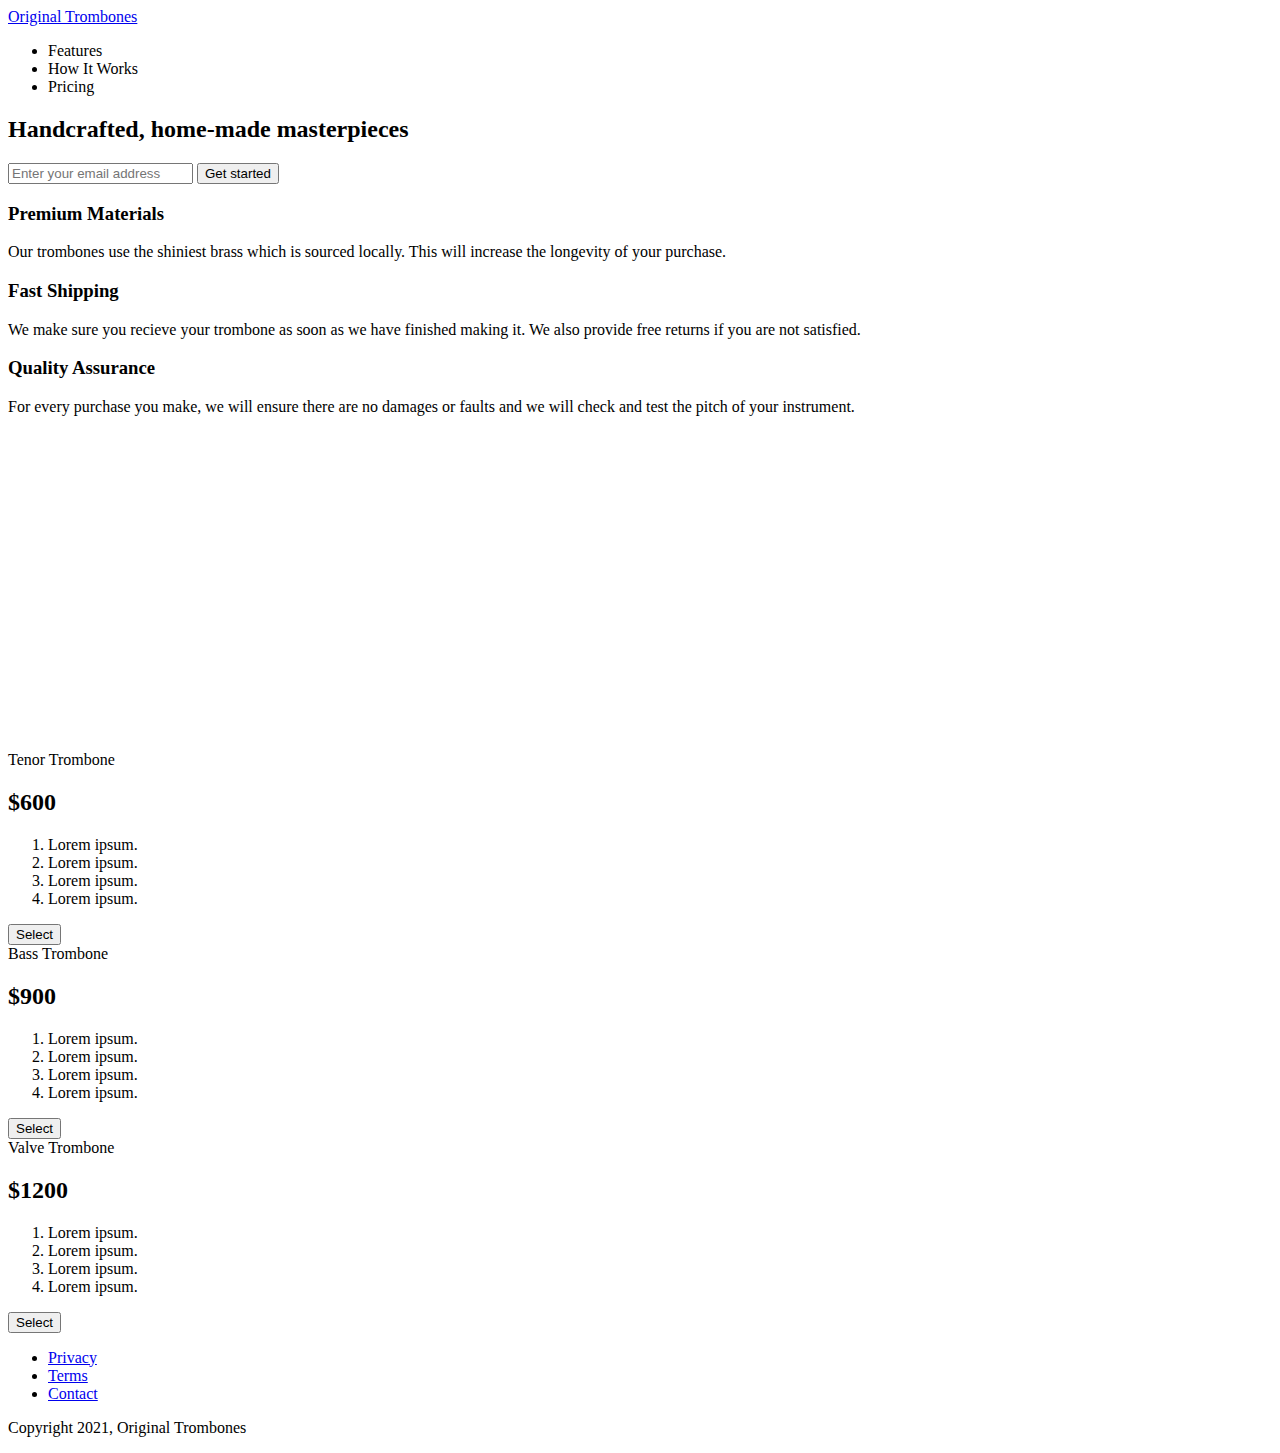
==== Product-landing-page/index.html @ 9e0790d0 "Made HTML Template" ====
<!DOCTYPE html>
<html lang="en">
    <head>
        <meta charset="UTF-8" />
        <meta http-equiv="X-UA-Compatible" content="IE=edge" />
        <meta name="viewport" content="width=device-width, initial-scale=1.0" />
        <title>Product landing page</title>
        <link rel="stylesheet" href="css/style.css" />
    </head>
    <body>
        <nav class="navbar">
            <a href="#">Original Trombones</a>
            <ul class="nav-links">
                <li>Features</li>
                <li>How It Works</li>
                <li>Pricing</li>
            </ul>
        </nav>
        <h2>Handcrafted, home-made masterpieces</h2>
        <form>
            <input
                type="email"
                name="email"
                id="email"
                placeholder="Enter your email address"
            />
            <button type="submit">Get started</button>
        </form>
        <!-- TO DO: icon -->
        <h3>Premium Materials</h3>
        <p>
            Our trombones use the shiniest brass which is sourced locally. This
            will increase the longevity of your purchase.
        </p>
        <!-- TO DO: icon -->
        <h3>Fast Shipping</h3>
        <p>
            We make sure you recieve your trombone as soon as we have finished
            making it. We also provide free returns if you are not satisfied.
        </p>
        <!-- TO DO: icon -->
        <h3>Quality Assurance</h3>
        <p>
            For every purchase you make, we will ensure there are no damages or
            faults and we will check and test the pitch of your instrument.
        </p>
        <iframe
            width="560"
            height="315"
            src="https://www.youtube.com/embed/y8Yv4pnO7qc"
            title="YouTube video player"
            frameborder="0"
            allow="accelerometer; autoplay; clipboard-write; encrypted-media; gyroscope; picture-in-picture"
            allowfullscreen
        ></iframe>
        <div>
            Tenor Trombone
            <h2>$600</h2>
            <ol>
                <li>Lorem ipsum.</li>
                <li>Lorem ipsum.</li>
                <li>Lorem ipsum.</li>
                <li>Lorem ipsum.</li>
            </ol>
            <button>Select</button>
        </div>
        <div>
            Bass Trombone
            <h2>$900</h2>
            <ol>
                <li>Lorem ipsum.</li>
                <li>Lorem ipsum.</li>
                <li>Lorem ipsum.</li>
                <li>Lorem ipsum.</li>
            </ol>
            <button>Select</button>
        </div>
        <div>
            Valve Trombone
            <h2>$1200</h2>
            <ol>
                <li>Lorem ipsum.</li>
                <li>Lorem ipsum.</li>
                <li>Lorem ipsum.</li>
                <li>Lorem ipsum.</li>
            </ol>
            <button>Select</button>
        </div>
        <footer>
            <ul>
                <li><a href="#">Privacy</a></li>
                <li><a href="#">Terms</a></li>
                <li><a href="#">Contact</a></li>
            </ul>
            <p>Copyright 2021, Original Trombones</p>
        </footer>
    </body>
</html>
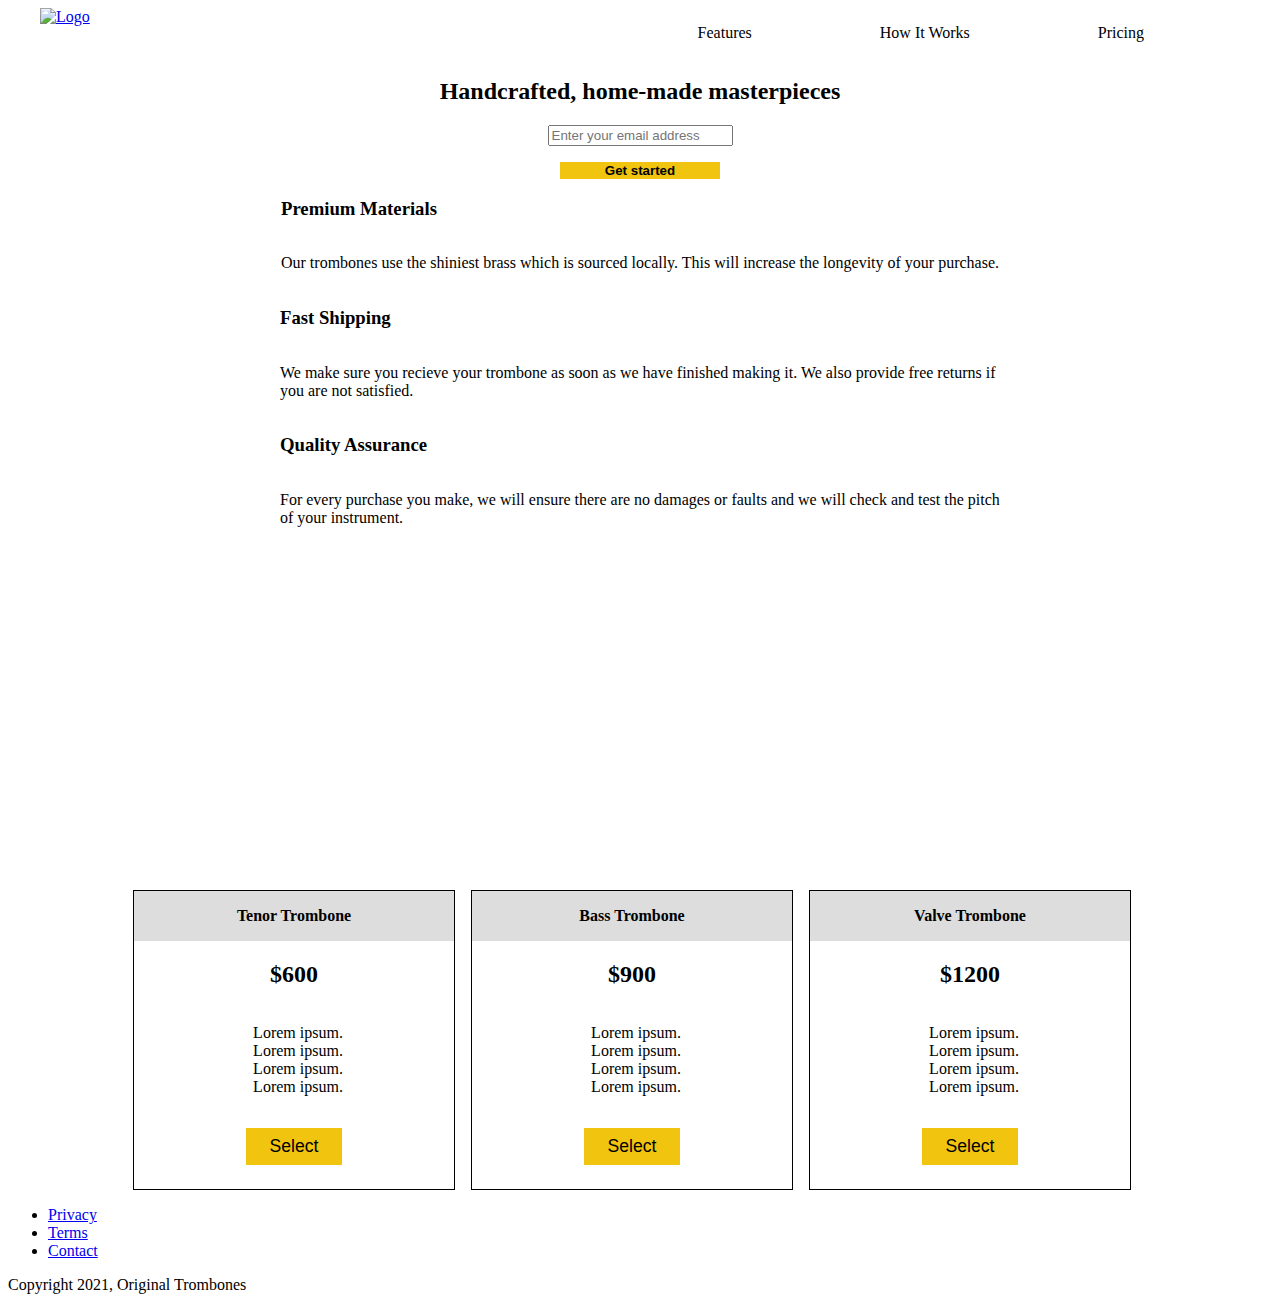
==== commit 51ec16df: "Added some CSS for styling the website" ====
--- a/Product-landing-page/index.html
+++ b/Product-landing-page/index.html
@@ -9,82 +9,102 @@
     </head>
     <body>
         <nav class="navbar">
-            <a href="#">Original Trombones</a>
+            <a href="#">
+                <img
+                    src="https://cdn.freecodecamp.org/testable-projects-fcc/images/product-landing-page-logo.png"
+                    alt="Logo"
+                    id="trombones-logo"
+                />
+            </a>
             <ul class="nav-links">
                 <li>Features</li>
                 <li>How It Works</li>
                 <li>Pricing</li>
             </ul>
         </nav>
-        <h2>Handcrafted, home-made masterpieces</h2>
-        <form>
-            <input
-                type="email"
-                name="email"
-                id="email"
-                placeholder="Enter your email address"
-            />
-            <button type="submit">Get started</button>
-        </form>
-        <!-- TO DO: icon -->
-        <h3>Premium Materials</h3>
-        <p>
-            Our trombones use the shiniest brass which is sourced locally. This
-            will increase the longevity of your purchase.
-        </p>
-        <!-- TO DO: icon -->
-        <h3>Fast Shipping</h3>
-        <p>
-            We make sure you recieve your trombone as soon as we have finished
-            making it. We also provide free returns if you are not satisfied.
-        </p>
-        <!-- TO DO: icon -->
-        <h3>Quality Assurance</h3>
-        <p>
-            For every purchase you make, we will ensure there are no damages or
-            faults and we will check and test the pitch of your instrument.
-        </p>
-        <iframe
-            width="560"
-            height="315"
-            src="https://www.youtube.com/embed/y8Yv4pnO7qc"
-            title="YouTube video player"
-            frameborder="0"
-            allow="accelerometer; autoplay; clipboard-write; encrypted-media; gyroscope; picture-in-picture"
-            allowfullscreen
-        ></iframe>
-        <div>
-            Tenor Trombone
-            <h2>$600</h2>
-            <ol>
-                <li>Lorem ipsum.</li>
-                <li>Lorem ipsum.</li>
-                <li>Lorem ipsum.</li>
-                <li>Lorem ipsum.</li>
-            </ol>
-            <button>Select</button>
-        </div>
-        <div>
-            Bass Trombone
-            <h2>$900</h2>
-            <ol>
-                <li>Lorem ipsum.</li>
-                <li>Lorem ipsum.</li>
-                <li>Lorem ipsum.</li>
-                <li>Lorem ipsum.</li>
-            </ol>
-            <button>Select</button>
-        </div>
-        <div>
-            Valve Trombone
-            <h2>$1200</h2>
-            <ol>
-                <li>Lorem ipsum.</li>
-                <li>Lorem ipsum.</li>
-                <li>Lorem ipsum.</li>
-                <li>Lorem ipsum.</li>
-            </ol>
-            <button>Select</button>
+        <div class="section-body">
+            <h2>Handcrafted, home-made masterpieces</h2>
+            <div class="form">
+                <form>
+                    <input
+                        type="email"
+                        name="email"
+                        id="email"
+                        placeholder="Enter your email address"
+                    />
+                    <button type="submit">Get started</button>
+                </form>
+            </div>
+            <!-- TO DO: icon -->
+            <div class="section-description">
+                <h3>Premium Materials</h3>
+                <p>
+                    Our trombones use the shiniest brass which is sourced
+                    locally. This will increase the longevity of your purchase.
+                </p>
+            </div>
+            <!-- TO DO: icon -->
+            <div class="section-description">
+                <h3>Fast Shipping</h3>
+                <p>
+                    We make sure you recieve your trombone as soon as we have
+                    finished making it. We also provide free returns if you are
+                    not satisfied.
+                </p>
+            </div>
+            <!-- TO DO: icon -->
+            <div class="section-description">
+                <h3>Quality Assurance</h3>
+                <p>
+                    For every purchase you make, we will ensure there are no
+                    damages or faults and we will check and test the pitch of
+                    your instrument.
+                </p>
+            </div>
+            <iframe
+                width="560"
+                height="315"
+                src="https://www.youtube.com/embed/y8Yv4pnO7qc"
+                title="YouTube video player"
+                frameborder="0"
+                allow="accelerometer; autoplay; clipboard-write; encrypted-media; gyroscope; picture-in-picture"
+                allowfullscreen
+            ></iframe>
+            <div class="cards">
+                <div class="card-item">
+                    <div class="card-title">Tenor Trombone</div>
+                    <h2>$600</h2>
+                    <ol class="card-list">
+                        <li>Lorem ipsum.</li>
+                        <li>Lorem ipsum.</li>
+                        <li>Lorem ipsum.</li>
+                        <li>Lorem ipsum.</li>
+                    </ol>
+                    <button>Select</button>
+                </div>
+                <div class="card-item">
+                    <div class="card-title">Bass Trombone</div>
+                    <h2>$900</h2>
+                    <ol class="card-list">
+                        <li>Lorem ipsum.</li>
+                        <li>Lorem ipsum.</li>
+                        <li>Lorem ipsum.</li>
+                        <li>Lorem ipsum.</li>
+                    </ol>
+                    <button>Select</button>
+                </div>
+                <div class="card-item">
+                    <div class="card-title">Valve Trombone</div>
+                    <h2>$1200</h2>
+                    <ol class="card-list">
+                        <li>Lorem ipsum.</li>
+                        <li>Lorem ipsum.</li>
+                        <li>Lorem ipsum.</li>
+                        <li>Lorem ipsum.</li>
+                    </ol>
+                    <button>Select</button>
+                </div>
+            </div>
         </div>
         <footer>
             <ul>
--- a/Product-landing-page/css/style.css
+++ b/Product-landing-page/css/style.css
@@ -0,0 +1,87 @@
+.navbar {
+    display: flex;
+    justify-content: space-between;
+    justify-items: center;
+}
+
+.nav-links {
+    display: flex;
+    list-style: none;
+}
+
+.nav-links > li {
+    margin-right: 8rem;
+}
+
+#trombones-logo {
+    width: 20rem;
+    margin-left: 2rem;
+}
+
+.section-body {
+    display: flex;
+    flex-direction: column;
+    align-items: center;
+}
+
+.form > form {
+    display: flex;
+    flex-direction: column;
+    align-items: center;
+}
+
+.form > form > button {
+    margin-top: 1rem;
+    background-color: #f1c40f;
+    border: none;
+    font-weight: 700;
+    width: 10rem;
+    cursor: pointer;
+}
+
+.section-description {
+    display: flex;
+    flex-direction: column;
+    max-width: 45rem;
+}
+
+.cards {
+    display: flex;
+}
+
+.card-item {
+    display: flex;
+    flex-direction: column;
+    align-items: center;
+    border: 1px solid black;
+    margin-right: 1rem;
+    margin-top: 2rem;
+    width: 20rem;
+}
+
+.card-title {
+    background-color: #dddddd;
+    width: 100%;
+    text-align: center;
+    padding-top: 1rem;
+    padding-bottom: 1rem;
+    font-weight: 700;
+}
+
+.card-list {
+    list-style: none;
+    margin-right: 2rem;
+}
+
+.card-item > button {
+    margin-top: 1rem;
+    background-color: #f1c40f;
+    border: none;
+    font-weight: 500;
+    font-size: 1.1rem;
+    width: 6rem;
+    margin-bottom: 1.5rem;
+    padding-top: 0.5rem;
+    padding-bottom: 0.5rem;
+    cursor: pointer;
+}
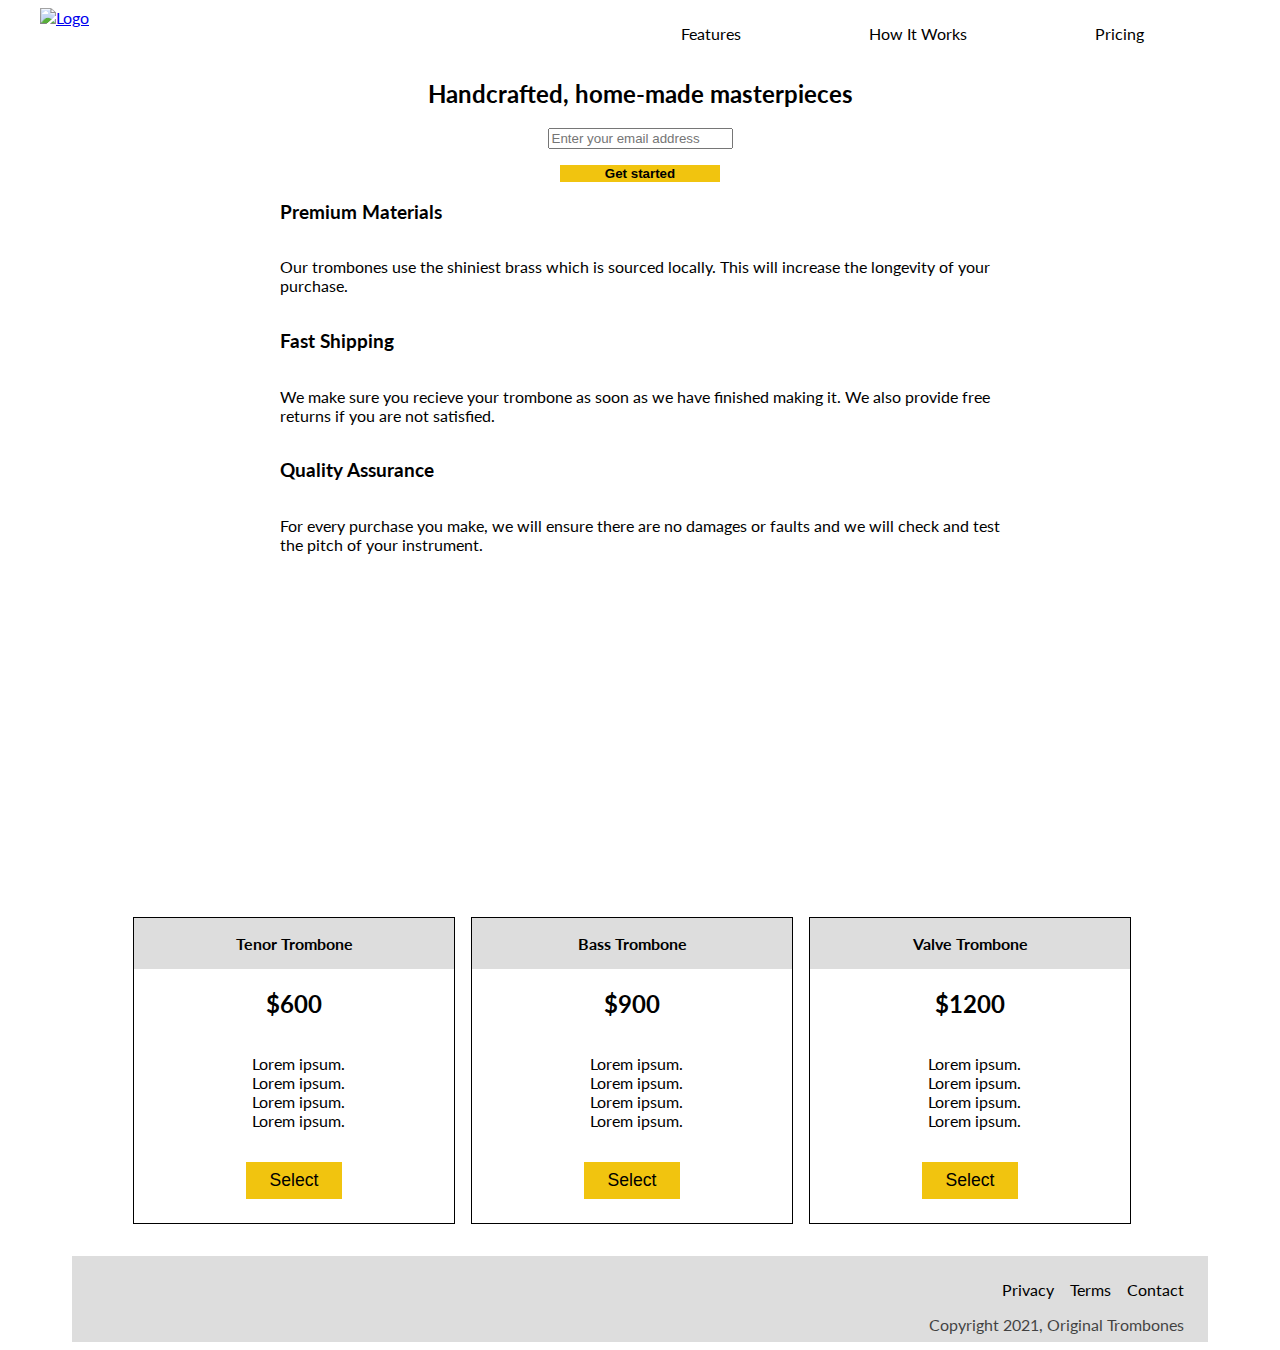
==== commit 37998aff: "Made a footer and added some icons" ====
--- a/Product-landing-page/index.html
+++ b/Product-landing-page/index.html
@@ -5,6 +5,7 @@
         <meta http-equiv="X-UA-Compatible" content="IE=edge" />
         <meta name="viewport" content="width=device-width, initial-scale=1.0" />
         <title>Product landing page</title>
+        <link rel="stylesheet" href="https://use.fontawesome.com/releases/v5.15.4/css/all.css" integrity="sha384-DyZ88mC6Up2uqS4h/KRgHuoeGwBcD4Ng9SiP4dIRy0EXTlnuz47vAwmeGwVChigm" crossorigin="anonymous">
         <link rel="stylesheet" href="css/style.css" />
     </head>
     <body>
@@ -35,7 +36,8 @@
                     <button type="submit">Get started</button>
                 </form>
             </div>
-            <!-- TO DO: icon -->
+            <div class="flexbox">
+            <i class="icon fas fa-fire"></i>
             <div class="section-description">
                 <h3>Premium Materials</h3>
                 <p>
@@ -44,6 +46,7 @@
                 </p>
             </div>
             <!-- TO DO: icon -->
+            <i class="icon fas fa-truck"></i>
             <div class="section-description">
                 <h3>Fast Shipping</h3>
                 <p>
@@ -53,6 +56,7 @@
                 </p>
             </div>
             <!-- TO DO: icon -->
+            <i class="icon fas fa-battery-full"></i>
             <div class="section-description">
                 <h3>Quality Assurance</h3>
                 <p>
@@ -60,6 +64,7 @@
                     damages or faults and we will check and test the pitch of
                     your instrument.
                 </p>
+            </div>
             </div>
             <iframe
                 width="560"
@@ -105,14 +110,14 @@
                     <button>Select</button>
                 </div>
             </div>
+            <footer class="footer">
+                <ul class="footer-list">
+                    <li class="footer-item"><a href="#">Privacy</a></li>
+                    <li class="footer-item"><a href="#">Terms</a></li>
+                    <li class="footer-item"><a href="#">Contact</a></li>
+                </ul>
+                <span class="copyright">Copyright 2021, Original Trombones<span/>
+            </footer>
         </div>
-        <footer>
-            <ul>
-                <li><a href="#">Privacy</a></li>
-                <li><a href="#">Terms</a></li>
-                <li><a href="#">Contact</a></li>
-            </ul>
-            <p>Copyright 2021, Original Trombones</p>
-        </footer>
     </body>
 </html>
--- a/Product-landing-page/css/style.css
+++ b/Product-landing-page/css/style.css
@@ -1,3 +1,9 @@
+@import "https://fonts.googleapis.com/css?family=Lato:400,700";
+
+body {
+    font-family: lato, sans-serif;
+}
+
 .navbar {
     display: flex;
     justify-content: space-between;
@@ -39,10 +45,20 @@
     cursor: pointer;
 }
 
+.flexbox {
+    display: flex;
+    flex-direction: column;
+}
+
 .section-description {
     display: flex;
     flex-direction: column;
     max-width: 45rem;
+}
+
+.icon {
+    display: flex;
+    color: orange;
 }
 
 .cards {
@@ -85,3 +101,34 @@
     padding-bottom: 0.5rem;
     cursor: pointer;
 }
+
+.footer {
+    width: 70rem;
+    background-color: #dddddd;
+    margin-top: 2rem;
+    padding-right: 1rem;
+}
+
+.footer-list {
+    display: flex;
+    justify-content: flex-end;
+    margin: 0;
+    margin-top: 1rem;
+}
+
+.footer-item {
+    padding: 0.5rem;
+    list-style-type: none;
+}
+
+.footer-item > a {
+    text-decoration: none;
+    color: black;
+}
+
+.copyright {
+    display: flex;
+    justify-content: flex-end;
+    padding: 0.5rem;
+    opacity: 70%;
+}
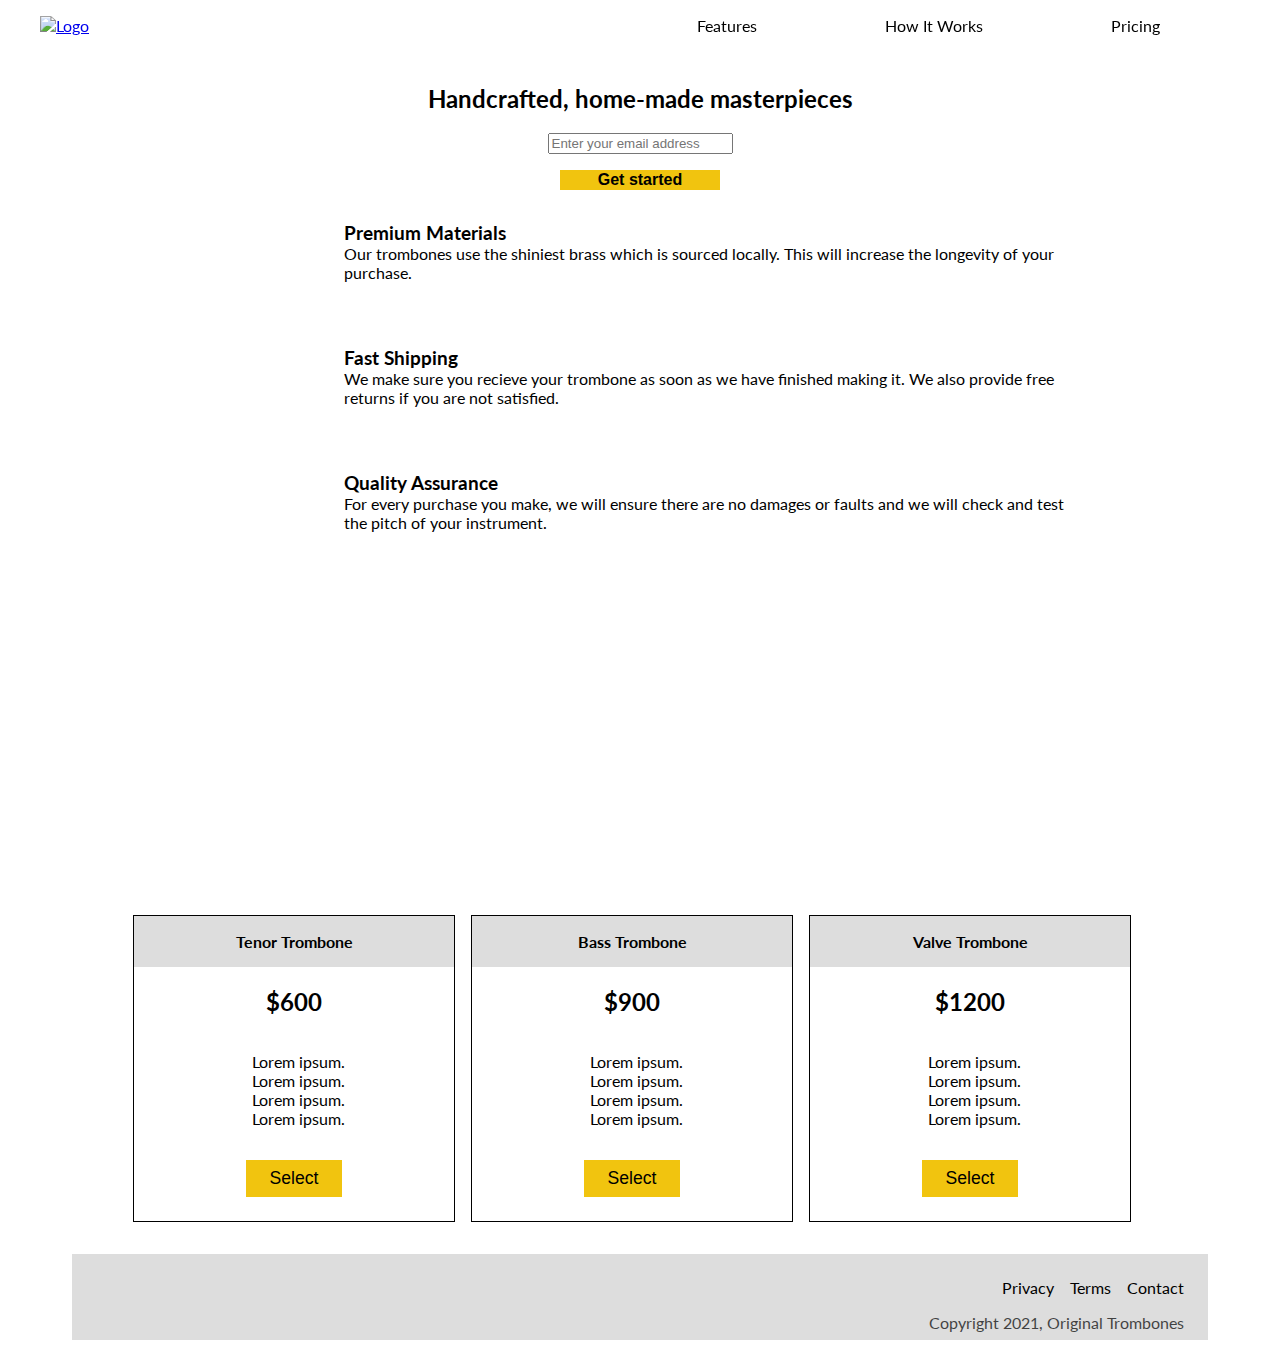
==== commit b992a2a2: "Finished the design and project" ====
--- a/Product-landing-page/index.html
+++ b/Product-landing-page/index.html
@@ -5,77 +5,99 @@
         <meta http-equiv="X-UA-Compatible" content="IE=edge" />
         <meta name="viewport" content="width=device-width, initial-scale=1.0" />
         <title>Product landing page</title>
-        <link rel="stylesheet" href="https://use.fontawesome.com/releases/v5.15.4/css/all.css" integrity="sha384-DyZ88mC6Up2uqS4h/KRgHuoeGwBcD4Ng9SiP4dIRy0EXTlnuz47vAwmeGwVChigm" crossorigin="anonymous">
+        <link
+            rel="stylesheet"
+            href="https://use.fontawesome.com/releases/v5.15.4/css/all.css"
+            integrity="sha384-DyZ88mC6Up2uqS4h/KRgHuoeGwBcD4Ng9SiP4dIRy0EXTlnuz47vAwmeGwVChigm"
+            crossorigin="anonymous"
+        />
         <link rel="stylesheet" href="css/style.css" />
     </head>
     <body>
-        <nav class="navbar">
-            <a href="#">
-                <img
-                    src="https://cdn.freecodecamp.org/testable-projects-fcc/images/product-landing-page-logo.png"
-                    alt="Logo"
-                    id="trombones-logo"
-                />
-            </a>
-            <ul class="nav-links">
-                <li>Features</li>
-                <li>How It Works</li>
-                <li>Pricing</li>
-            </ul>
-        </nav>
-        <div class="section-body">
+        <header id="header">
+            <nav class="navbar" id="nav-bar">
+                <a href="#">
+                    <img
+                        src="https://cdn.freecodecamp.org/testable-projects-fcc/images/product-landing-page-logo.png"
+                        alt="Logo"
+                        id="header-img"
+                    />
+                </a>
+                <ul class="nav-links">
+                    <a class="nav-link" href="#features"><li>Features</li></a>
+                    <a class="nav-link" href="#how-it-works">
+                        <li>How It Works</li>
+                    </a>
+                    <a class="nav-link" href="#pricing"><li>Pricing</li></a>
+                </ul>
+            </nav>
+        </header>
+        <div class="section-body" id="features">
             <h2>Handcrafted, home-made masterpieces</h2>
             <div class="form">
-                <form>
+                <form
+                    id="form"
+                    action="https://www.freecodecamp.com/email-submit"
+                >
                     <input
                         type="email"
                         name="email"
                         id="email"
                         placeholder="Enter your email address"
                     />
-                    <button type="submit">Get started</button>
+                    <button type="submit" id="submit">Get started</button>
                 </form>
             </div>
             <div class="flexbox">
-            <i class="icon fas fa-fire"></i>
-            <div class="section-description">
-                <h3>Premium Materials</h3>
-                <p>
-                    Our trombones use the shiniest brass which is sourced
-                    locally. This will increase the longevity of your purchase.
-                </p>
+                <div class="section-flex">
+                    <i class="icon fas fa-fire"></i>
+                    <div class="section-description">
+                        <h3>Premium Materials</h3>
+                        <p>
+                            Our trombones use the shiniest brass which is
+                            sourced locally. This will increase the longevity of
+                            your purchase.
+                        </p>
+                    </div>
+                </div>
+                <!-- TO DO: icon -->
+                <div class="section-flex">
+                    <i class="icon fas fa-truck"></i>
+                    <div class="section-description">
+                        <h3>Fast Shipping</h3>
+                        <p>
+                            We make sure you recieve your trombone as soon as we
+                            have finished making it. We also provide free
+                            returns if you are not satisfied.
+                        </p>
+                    </div>
+                </div>
+                <!-- TO DO: icon -->
+                <div class="section-flex">
+                    <i class="icon fas fa-battery-full"></i>
+                    <div class="section-description">
+                        <h3>Quality Assurance</h3>
+                        <p>
+                            For every purchase you make, we will ensure there
+                            are no damages or faults and we will check and test
+                            the pitch of your instrument.
+                        </p>
+                    </div>
+                </div>
             </div>
-            <!-- TO DO: icon -->
-            <i class="icon fas fa-truck"></i>
-            <div class="section-description">
-                <h3>Fast Shipping</h3>
-                <p>
-                    We make sure you recieve your trombone as soon as we have
-                    finished making it. We also provide free returns if you are
-                    not satisfied.
-                </p>
-            </div>
-            <!-- TO DO: icon -->
-            <i class="icon fas fa-battery-full"></i>
-            <div class="section-description">
-                <h3>Quality Assurance</h3>
-                <p>
-                    For every purchase you make, we will ensure there are no
-                    damages or faults and we will check and test the pitch of
-                    your instrument.
-                </p>
-            </div>
-            </div>
-            <iframe
-                width="560"
-                height="315"
-                src="https://www.youtube.com/embed/y8Yv4pnO7qc"
-                title="YouTube video player"
-                frameborder="0"
-                allow="accelerometer; autoplay; clipboard-write; encrypted-media; gyroscope; picture-in-picture"
-                allowfullscreen
-            ></iframe>
-            <div class="cards">
+            <section id="how-it-works">
+                <iframe
+                    width="560"
+                    height="315"
+                    src="https://www.youtube.com/embed/y8Yv4pnO7qc"
+                    title="YouTube video player"
+                    frameborder="0"
+                    allow="accelerometer; autoplay; clipboard-write; encrypted-media; gyroscope; picture-in-picture"
+                    allowfullscreen
+                    id="video"
+                ></iframe>
+            </section>
+            <div class="cards" id="pricing">
                 <div class="card-item">
                     <div class="card-title">Tenor Trombone</div>
                     <h2>$600</h2>
@@ -116,7 +138,10 @@
                     <li class="footer-item"><a href="#">Terms</a></li>
                     <li class="footer-item"><a href="#">Contact</a></li>
                 </ul>
-                <span class="copyright">Copyright 2021, Original Trombones<span/>
+                <span class="copyright">
+                    Copyright 2021, Original Trombones
+                    <span />
+                </span>
             </footer>
         </div>
     </body>
--- a/Product-landing-page/css/style.css
+++ b/Product-landing-page/css/style.css
@@ -8,6 +8,10 @@
     display: flex;
     justify-content: space-between;
     justify-items: center;
+    width: 100%;
+    position: fixed;
+    top: 0;
+    overflow: hidden;
 }
 
 .nav-links {
@@ -15,34 +19,42 @@
     list-style: none;
 }
 
-.nav-links > li {
+.nav-links > a {
+    text-decoration: none;
+    color: black;
+}
+
+.nav-links > a > li {
     margin-right: 8rem;
 }
 
-#trombones-logo {
+#header-img {
     width: 20rem;
     margin-left: 2rem;
+    margin-top: 1rem;
 }
 
 .section-body {
     display: flex;
     flex-direction: column;
     align-items: center;
+    margin-top: 4rem;
 }
 
-.form > form {
+#form {
     display: flex;
     flex-direction: column;
     align-items: center;
 }
 
-.form > form > button {
+#submit {
     margin-top: 1rem;
     background-color: #f1c40f;
     border: none;
-    font-weight: 700;
+    font-weight: 900;
     width: 10rem;
     cursor: pointer;
+    font-size: 1rem;
 }
 
 .flexbox {
@@ -50,15 +62,34 @@
     flex-direction: column;
 }
 
+.section-flex {
+    display: flex;
+    align-items: center;
+}
+
 .section-description {
     display: flex;
     flex-direction: column;
+    justify-content: center;
     max-width: 45rem;
+    height: 125px;
+}
+
+.section-description > p {
+    margin-top: 0;
+    margin-bottom: 0;
+}
+
+.section-description > h3 {
+    margin-bottom: 0;
+    margin-top: 0;
 }
 
 .icon {
     display: flex;
     color: orange;
+    font-size: 3rem;
+    width: 10vw;
 }
 
 .cards {
@@ -132,3 +163,9 @@
     padding: 0.5rem;
     opacity: 70%;
 }
+
+@media (orientation: portrait) {
+    body {
+        display: none;
+    }
+}
